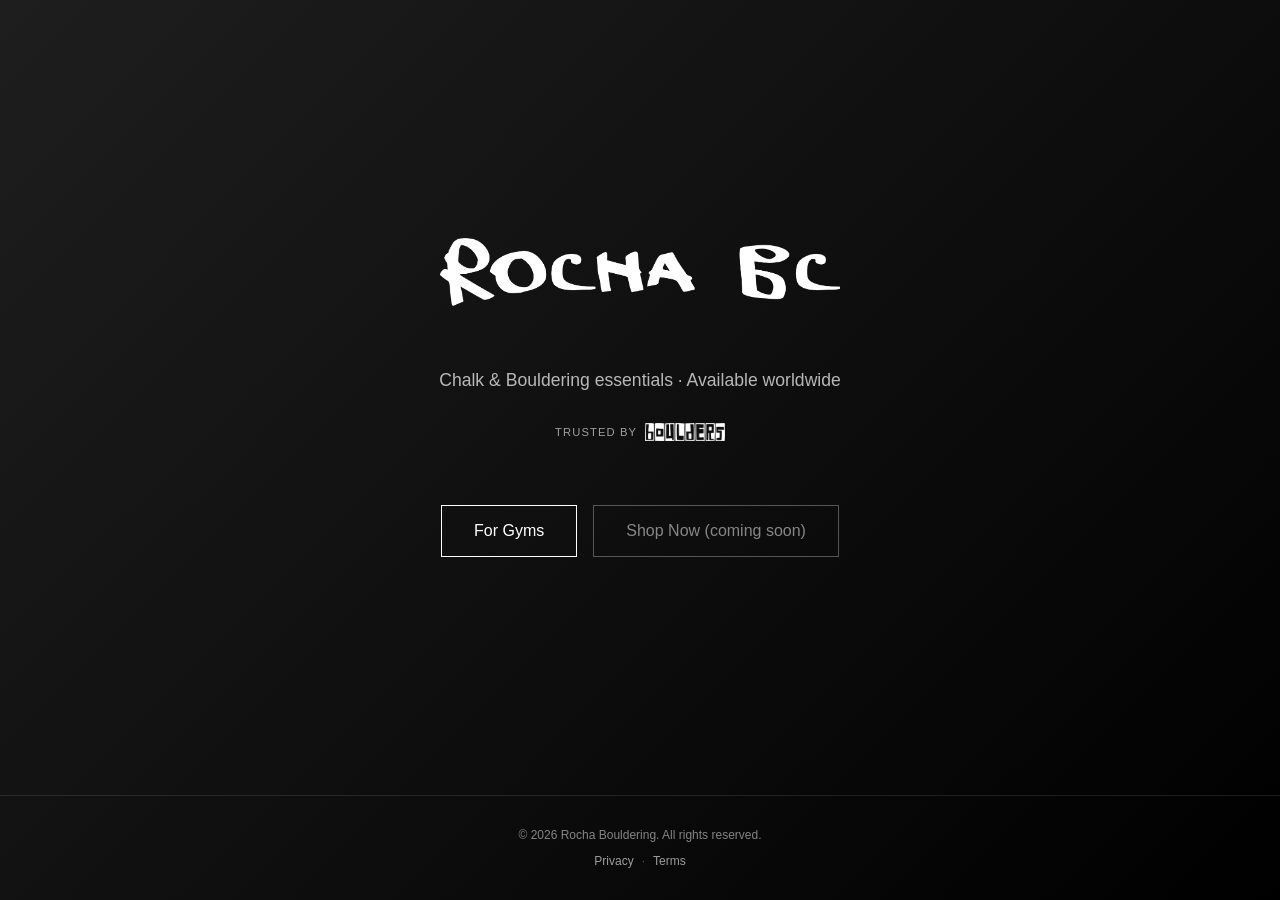
==== index.html @ 9c04d4d4 "Initial commit - Rocha Bouldering landing page" ====
<!DOCTYPE html>
<html lang="en">
<head>
    <meta charset="UTF-8">
    <meta name="viewport" content="width=device-width, initial-scale=1.0">
    <meta name="description" content="Essential bouldering gear for climbing gyms worldwide. B2B chalk and bouldering essentials. Trusted by Boulders.">
    <meta name="keywords" content="bouldering, climbing chalk, gym supplies, bouldering essentials">
    <title>Rocha Bouldering - Essential Gear for Climbing Gyms Worldwide</title>
    <link rel="stylesheet" href="styles.css">
</head>
<body>
    <div class="container">
        <img src="logo.png" alt="Rocha Bouldering Logo" class="logo" id="logo">
        <h2>Chalk & Bouldering essentials · Available worldwide</h2>
        <div class="trust-line">
            <span class="trust-text">Trusted by</span>
            <img src="boulders-logo.png" alt="Boulders" class="boulders-logo">
        </div>
        <div class="cta-group">
            <button class="cta-button" id="forGymsBtn">For Gyms</button>
            <a href="#" class="cta-button-disabled">Shop Now (coming soon)</a>
        </div>
    </div>
    
    <!-- Contact Form Modal -->
    <div class="modal-overlay" id="contactModal">
        <div class="modal-content">
            <button class="modal-close" id="closeModal">&times;</button>
            <h3>Contact Sales</h3>
            <form id="contactForm" action="https://formspree.io/f/xpqwvloz" method="POST">
                <input type="hidden" name="_to" value="hi@rochabouldering.com">
                <input type="hidden" name="_subject" value="Sales Inquiry from Rocha Bouldering">
                <div class="form-group">
                    <label for="name">Name</label>
                    <input type="text" id="name" name="name" required>
                </div>
                <div class="form-group">
                    <label for="email">Email</label>
                    <input type="email" id="email" name="email" required>
                </div>
                <div class="form-group">
                    <label for="gym">Gym Name</label>
                    <input type="text" id="gym" name="gym" required>
                </div>
                <div class="form-group">
                    <label for="message">Message</label>
                    <textarea id="message" name="message" rows="4" required></textarea>
                </div>
                <button type="submit" class="cta-button">Send Message</button>
            </form>
        </div>
    </div>
    
    <footer class="footer">
        <p class="copyright">&copy; 2026 Rocha Bouldering. All rights reserved.</p>
        <nav class="footer-nav">
            <a href="privacy.html">Privacy</a>
            <span class="separator">·</span>
            <a href="terms.html">Terms</a>
        </nav>
    </footer>
    <script src="script.js"></script>
</body>
</html>
---- styles.css ----
* {
    margin: 0;
    padding: 0;
    box-sizing: border-box;
}

body {
    font-family: -apple-system, BlinkMacSystemFont, 'Segoe UI', Roboto, sans-serif;
    min-height: 100vh;
    background: linear-gradient(135deg, #1e1e1e 0%, #000000 100%);
    color: #fff;
    display: flex;
    flex-direction: column;
}

.container {
    flex: 1;
    display: flex;
    flex-direction: column;
    align-items: center;
    justify-content: center;
    padding: 2rem;
    gap: 4rem;
}

.footer {
    padding: 2rem;
    text-align: center;
    border-top: 1px solid rgba(255, 255, 255, 0.1);
    display: flex;
    flex-direction: column;
    gap: 0.75rem;
    align-items: center;
}

.copyright {
    font-size: 0.75rem;
    color: rgba(255, 255, 255, 0.5);
    margin: 0;
}

.footer-nav {
    display: flex;
    align-items: center;
    gap: 0.5rem;
    font-size: 0.75rem;
}

.footer-nav a {
    color: rgba(255, 255, 255, 0.6);
    text-decoration: none;
    transition: color 0.2s ease;
}

.footer-nav a:hover {
    color: rgba(255, 255, 255, 0.9);
}

.separator {
    color: rgba(255, 255, 255, 0.3);
}

.logo {
    max-width: 400px;
    width: 100%;
    height: auto;
}

h2 {
    font-size: 1.1rem;
    font-weight: normal;
    letter-spacing: 0em;
    color: rgba(255, 255, 255, 0.7);
    text-align: center;
}

.trust-line {
    display: flex;
    align-items: center;
    justify-content: center;
    gap: 0.5rem;
    margin-top: -2rem;
}

.trust-text {
    font-size: 0.7rem;
    letter-spacing: 0.1em;
    text-transform: uppercase;
    color: rgba(255, 255, 255, 0.6);
}

.boulders-logo {
    height: 18px;
    width: auto;
    opacity: 1;
}

.cta-group {
    display: flex;
    gap: 1rem;
    flex-wrap: wrap;
    justify-content: center;
}

.cta-button {
    padding: 1rem 2rem;
    font-size: 1rem;
    color: #fff;
    background: transparent;
    border: 1px solid #fff;
    text-decoration: none;
    cursor: pointer;
    white-space: nowrap;
    font-weight: 500;
    text-align: left;
}

.cta-button-disabled {
    padding: 1rem 2rem;
    font-size: 1rem;
    color: rgba(255, 255, 255, 0.5);
    background: transparent;
    border: 1px solid rgba(255, 255, 255, 0.3);
    text-decoration: none;
    cursor: not-allowed;
    white-space: nowrap;
    text-align: left;
}

.cta-button:hover {
    background: #fff;
    color: #000;
}

/* Modal Styles */
.modal-overlay {
    display: none;
    position: fixed;
    top: 0;
    left: 0;
    width: 100%;
    height: 100%;
    background: rgba(0, 0, 0, 0.8);
    z-index: 1000;
    align-items: center;
    justify-content: center;
    padding: 2rem;
}

.modal-overlay.active {
    display: flex;
}

.modal-content {
    background: #1e1e1e;
    border: 1px solid rgba(255, 255, 255, 0.2);
    padding: 2rem;
    max-width: 500px;
    width: 100%;
    position: relative;
}

.modal-close {
    position: absolute;
    top: 1rem;
    right: 1rem;
    background: none;
    border: none;
    color: #fff;
    font-size: 2rem;
    cursor: pointer;
    line-height: 1;
    padding: 0;
    width: 2rem;
    height: 2rem;
    display: flex;
    align-items: center;
    justify-content: center;
    opacity: 0.7;
    transition: opacity 0.2s ease;
}

.modal-close:hover {
    opacity: 1;
}

.modal-content h3 {
    font-size: 1.5rem;
    font-weight: normal;
    margin-bottom: 1.5rem;
    color: #fff;
}

.form-group {
    margin-bottom: 1.5rem;
}

.form-group label {
    display: block;
    font-size: 0.875rem;
    margin-bottom: 0.5rem;
    color: rgba(255, 255, 255, 0.8);
    text-transform: uppercase;
    letter-spacing: 0.05em;
}

.form-group input,
.form-group textarea {
    width: 100%;
    padding: 0.75rem;
    background: rgba(255, 255, 255, 0.05);
    border: 1px solid rgba(255, 255, 255, 0.2);
    color: #fff;
    font-family: inherit;
    font-size: 1rem;
    transition: border-color 0.2s ease;
}

.form-group input:focus,
.form-group textarea:focus {
    outline: none;
    border-color: rgba(255, 255, 255, 0.5);
}

.form-group textarea {
    resize: vertical;
    min-height: 100px;
}

.modal-content .cta-button {
    width: 100%;
    margin-top: 0.5rem;
}

@media (max-width: 768px) {
    .logo {
        max-width: 300px;
    }
    
    .container {
        gap: 3rem;
    }
    
    h2 {
        font-size: 1rem;
    }
    
    .trust-line {
        margin-top: -1.5rem;
    }
    
    .cta-group {
        flex-direction: column;
        width: 100%;
    }
    
    .cta-button {
        width: 100%;
    }
}

@media (max-width: 480px) {
    .logo {
        max-width: 250px;
    }
    
    h2 {
        font-size: 0.9rem;
    }
    
    .trust-line {
        margin-top: -1rem;
    }
    
    .trust-text {
        font-size: 0.65rem;
    }
    
    .boulders-logo {
        height: 16px;
    }
    
    .cta-button {
        padding: 0.8rem 1.5rem;
        font-size: 0.9rem;
    }
    
    .footer {
        padding: 1.5rem 1rem;
    }
    
    .copyright,
    .footer-nav {
        font-size: 0.7rem;
    }
    
    .modal-content {
        padding: 1.5rem;
    }
    
    .modal-content h3 {
        font-size: 1.25rem;
    }
}
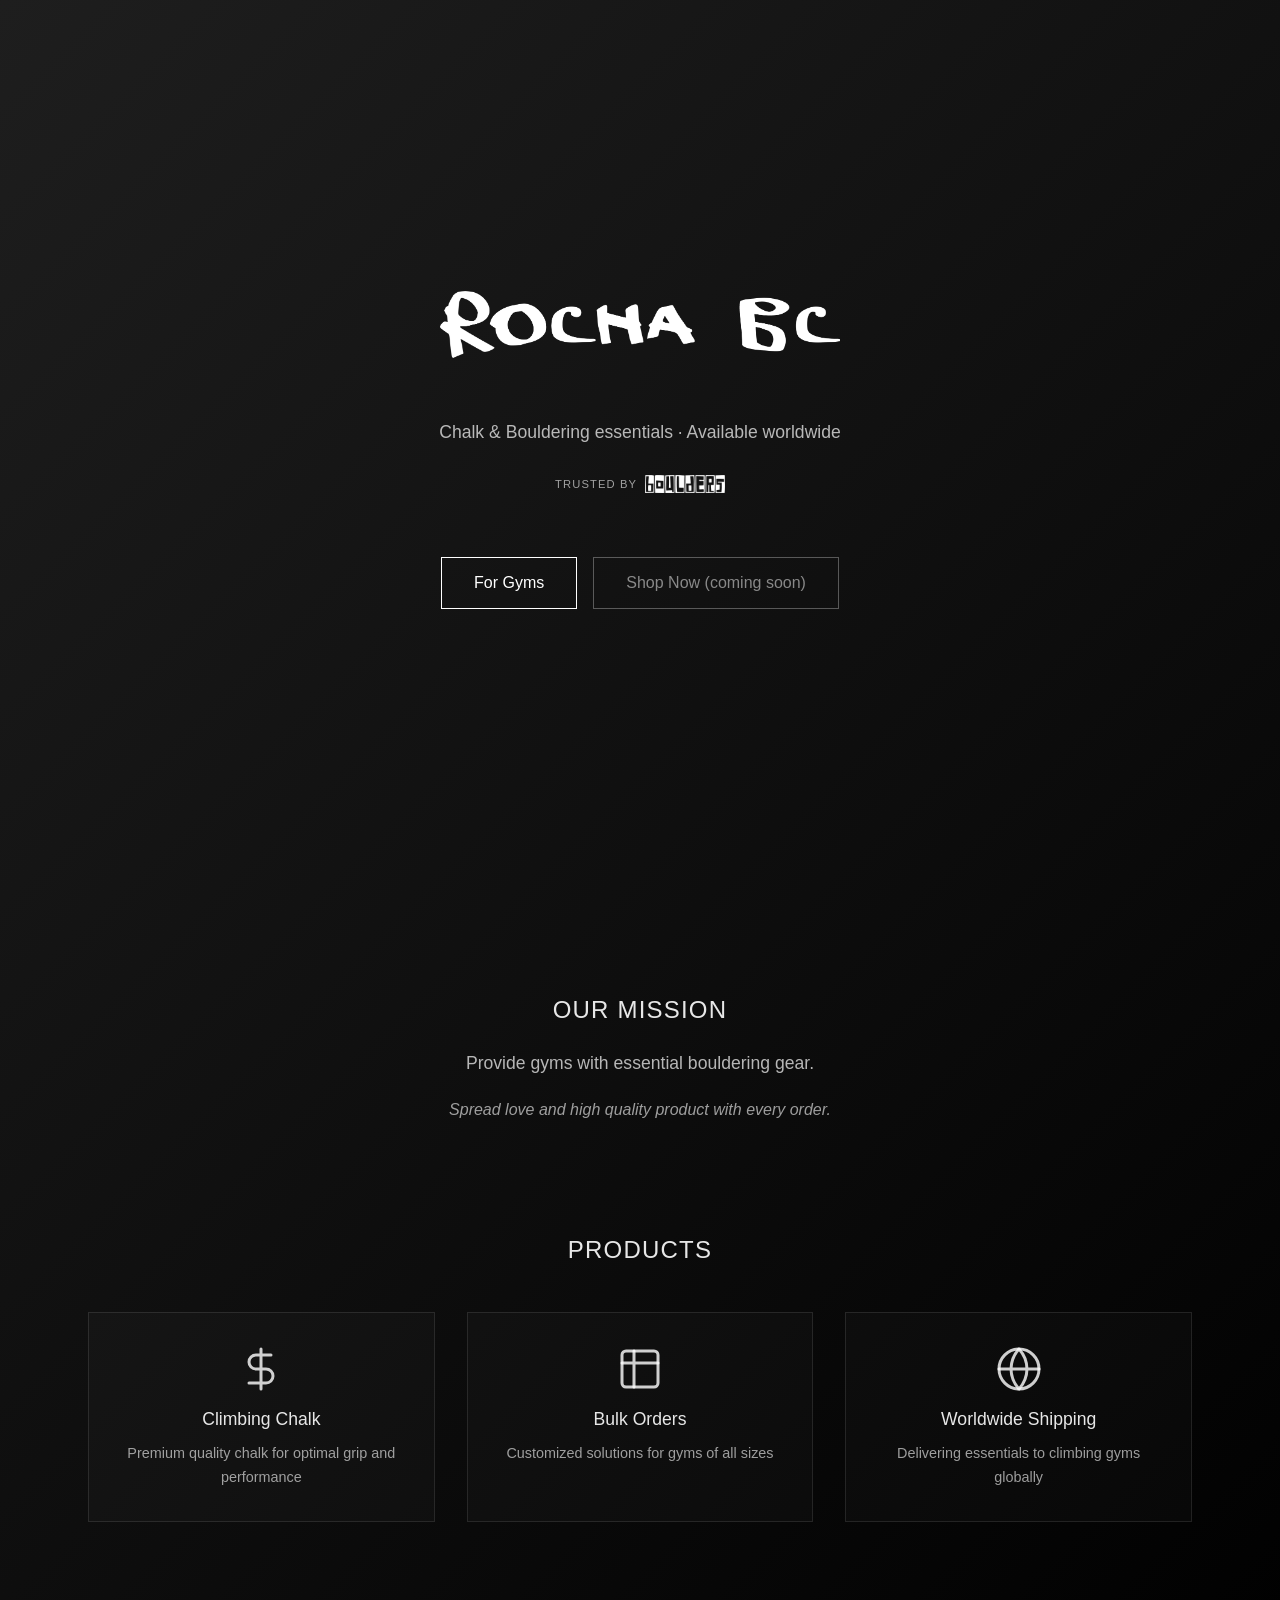
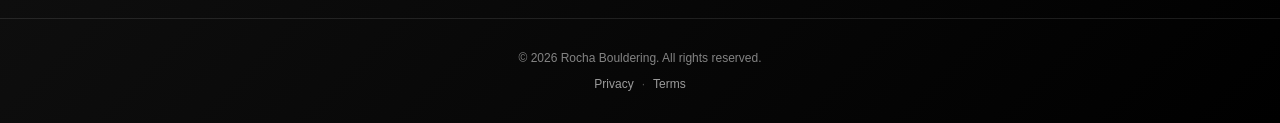
==== commit b9fb1be3: "Add products and story section with SVG icons, remove stats section" ====
--- a/index.html
+++ b/index.html
@@ -21,6 +21,50 @@
             <a href="#" class="cta-button-disabled">Shop Now (coming soon)</a>
         </div>
     </div>
+    
+    <!-- Products & Story Section -->
+    <section class="products-story">
+        <div class="story-section">
+            <h3>Our Mission</h3>
+            <p>Provide gyms with essential bouldering gear.</p>
+            <p class="vision">Spread love and high quality product with every order.</p>
+        </div>
+        
+        <div class="products-section">
+            <h3>Products</h3>
+            <div class="products-grid">
+                <div class="product-card">
+                    <div class="product-icon">
+                        <svg width="48" height="48" viewBox="0 0 24 24" fill="none" stroke="currentColor" stroke-width="1.5" stroke-linecap="round" stroke-linejoin="round">
+                            <path d="M12 2v20M17 5H9.5a3.5 3.5 0 0 0 0 7h5a3.5 3.5 0 0 1 0 7H6"/>
+                        </svg>
+                    </div>
+                    <h4>Climbing Chalk</h4>
+                    <p>Premium quality chalk for optimal grip and performance</p>
+                </div>
+                <div class="product-card">
+                    <div class="product-icon">
+                        <svg width="48" height="48" viewBox="0 0 24 24" fill="none" stroke="currentColor" stroke-width="1.5" stroke-linecap="round" stroke-linejoin="round">
+                            <rect x="3" y="3" width="18" height="18" rx="2" ry="2"/>
+                            <path d="M3 9h18M9 3v18"/>
+                        </svg>
+                    </div>
+                    <h4>Bulk Orders</h4>
+                    <p>Customized solutions for gyms of all sizes</p>
+                </div>
+                <div class="product-card">
+                    <div class="product-icon">
+                        <svg width="48" height="48" viewBox="0 0 24 24" fill="none" stroke="currentColor" stroke-width="1.5" stroke-linecap="round" stroke-linejoin="round">
+                            <circle cx="12" cy="12" r="10"/>
+                            <path d="M2 12h20M12 2a15.3 15.3 0 0 1 4 10 15.3 15.3 0 0 1-4 10 15.3 15.3 0 0 1-4-10 15.3 15.3 0 0 1 4-10z"/>
+                        </svg>
+                    </div>
+                    <h4>Worldwide Shipping</h4>
+                    <p>Delivering essentials to climbing gyms globally</p>
+                </div>
+            </div>
+        </div>
+    </section>
     
     <!-- Contact Form Modal -->
     <div class="modal-overlay" id="contactModal">
--- a/styles.css
+++ b/styles.css
@@ -14,13 +14,113 @@
 }
 
 .container {
-    flex: 1;
+    min-height: 100vh;
     display: flex;
     flex-direction: column;
     align-items: center;
     justify-content: center;
     padding: 2rem;
     gap: 4rem;
+}
+
+.products-story {
+    width: 100%;
+    max-width: 1200px;
+    margin: 0 auto;
+    padding: 6rem 2rem;
+    display: flex;
+    flex-direction: column;
+    gap: 6rem;
+}
+
+.story-section {
+    text-align: center;
+    max-width: 600px;
+    margin: 0 auto;
+}
+
+.story-section h3 {
+    font-size: 1.5rem;
+    font-weight: normal;
+    margin-bottom: 1.5rem;
+    color: rgba(255, 255, 255, 0.9);
+    letter-spacing: 0.05em;
+    text-transform: uppercase;
+}
+
+.story-section p {
+    font-size: 1.1rem;
+    line-height: 1.8;
+    color: rgba(255, 255, 255, 0.7);
+    margin-bottom: 1rem;
+}
+
+.story-section .vision {
+    font-size: 1rem;
+    color: rgba(255, 255, 255, 0.6);
+    font-style: italic;
+}
+
+.products-section {
+    width: 100%;
+}
+
+.products-section h3 {
+    font-size: 1.5rem;
+    font-weight: normal;
+    text-align: center;
+    margin-bottom: 3rem;
+    color: rgba(255, 255, 255, 0.9);
+    letter-spacing: 0.05em;
+    text-transform: uppercase;
+}
+
+.products-grid {
+    display: grid;
+    grid-template-columns: repeat(auto-fit, minmax(250px, 1fr));
+    gap: 2rem;
+    padding: 0 1rem;
+}
+
+.product-card {
+    text-align: center;
+    padding: 2rem;
+    border: 1px solid rgba(255, 255, 255, 0.1);
+    background: rgba(255, 255, 255, 0.02);
+    transition: all 0.3s ease;
+}
+
+.product-card:hover {
+    border-color: rgba(255, 255, 255, 0.2);
+    background: rgba(255, 255, 255, 0.04);
+}
+
+.product-icon {
+    width: 48px;
+    height: 48px;
+    margin: 0 auto 1rem;
+    color: rgba(255, 255, 255, 0.8);
+    display: flex;
+    align-items: center;
+    justify-content: center;
+}
+
+.product-icon svg {
+    width: 100%;
+    height: 100%;
+}
+
+.product-card h4 {
+    font-size: 1.1rem;
+    font-weight: 500;
+    margin-bottom: 0.75rem;
+    color: rgba(255, 255, 255, 0.9);
+}
+
+.product-card p {
+    font-size: 0.9rem;
+    line-height: 1.6;
+    color: rgba(255, 255, 255, 0.6);
 }
 
 .footer {
@@ -239,6 +339,8 @@
     
     .container {
         gap: 3rem;
+        min-height: auto;
+        padding: 3rem 1.5rem;
     }
     
     h2 {
@@ -257,6 +359,26 @@
     .cta-button {
         width: 100%;
     }
+    
+    .products-story {
+        padding: 4rem 1.5rem;
+        gap: 4rem;
+    }
+    
+    .story-section h3,
+    .products-section h3 {
+        font-size: 1.25rem;
+    }
+    
+    .products-grid {
+        grid-template-columns: 1fr;
+        gap: 1.5rem;
+        padding: 0;
+    }
+    
+    .product-card {
+        padding: 1.5rem;
+    }
 }
 
 @media (max-width: 480px) {
@@ -301,5 +423,14 @@
     .modal-content h3 {
         font-size: 1.25rem;
     }
-}
-
+    
+    .products-story {
+        padding: 3rem 1rem;
+        gap: 3rem;
+    }
+    
+    .story-section p {
+        font-size: 1rem;
+    }
+}
+
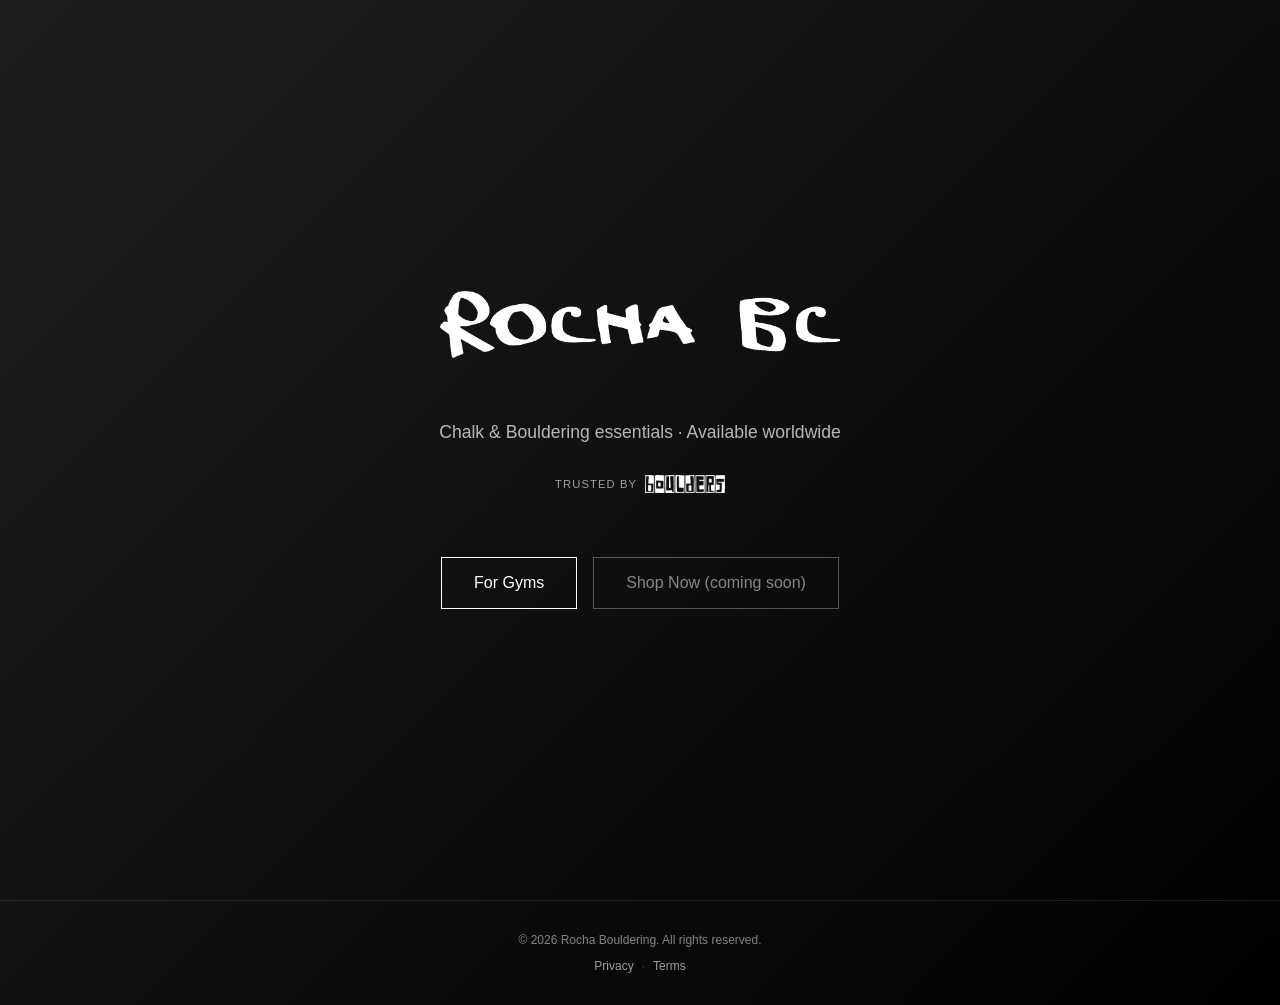
==== commit 8e7a138a: "Update products section" ====
--- a/index.html
+++ b/index.html
@@ -22,7 +22,7 @@
         </div>
     </div>
     
-    <!-- Products & Story Section -->
+    <!-- Products & Story Section 
     <section class="products-story">
         <div class="story-section">
             <h3>Our Mission</h3>
@@ -65,7 +65,7 @@
             </div>
         </div>
     </section>
-    
+    -->
     <!-- Contact Form Modal -->
     <div class="modal-overlay" id="contactModal">
         <div class="modal-content">
